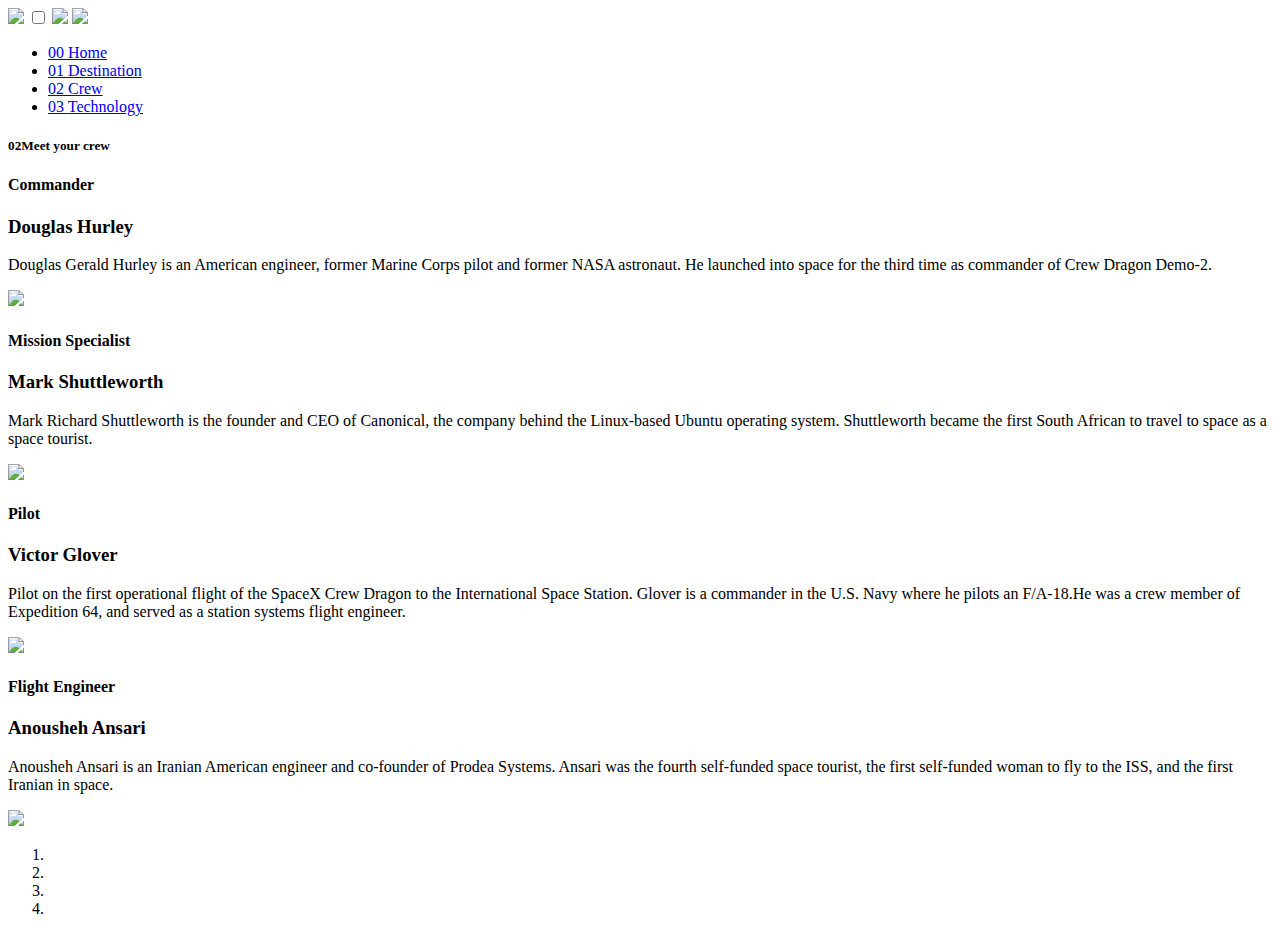
==== crew.html @ 68744528 "Add files via upload" ====
<!DOCTYPE html>
<html lang="en">

<head>
  <meta charset="UTF-8">
  <meta name="viewport" content="width=device-width, initial-scale=1.0">

  <link rel="icon" type="image/png" sizes="32x32" href="./assets/favicon-32x32.png">

  <!-- STYLESHEET -->
  <link rel="stylesheet" href="style/style.css">
  <link rel="stylesheet" href="style/style-crew.css">

  <!-- FONTS -->
  <link rel="preconnect" href="https://fonts.googleapis.com">
  <link rel="preconnect" href="https://fonts.gstatic.com" crossorigin>
  <link href="https://fonts.googleapis.com/css2?family=Barlow+Condensed&family=Bellefair&display=swap" rel="stylesheet">

  <title>Frontend Mentor | Space tourism website</title>
</head>

<body>

  <!-- NAVIGATION / HEADER-->
  <header>
    <img src="assets/shared/logo.svg" class="logo">
    <input type="checkbox" class="nav-toggle" id="nav-toggle">
    <label for="nav-toggle" class="nav-toggle-label">
      <img src="assets/shared/icon-hamburger.svg" class="hamburger">
      <img src="assets/shared/icon-close.svg" class="close">
    </label>
    <nav>
      <ul>
        <li><a href="index.html"><span class="nav-bold">00 </span>Home</a></li>
        <li><a href="destination.html"><span class="nav-bold">01 </span>Destination</a></li>
        <li aria-current="active-page"><a href="crew.html"><span class="nav-bold">02 </span>Crew</a></li>
        <li><a href="technology.html"><span class="nav-bold">03 </span>Technology</a></li>
      </ul>
    </nav>
  </header>



  <!-- MAIN BODY -->
  <div class="crew-body">


    <!-- HEADER LINE -->
    <div class="header-line"></div>

    <!-- TITLE -->
    <h5 class="title heading-5"><span class="sub-title">02</span>Meet your crew</h5>



    <!-- COMMANDER -->
    <input type="radio" class="carousel-open" id="carousel-1" name="carousel" checked="checked" aria-hidden="true" hidden="">
    <div class="carousel-item">
      <div class="crew-text">
        <h4 class="heading-4">Commander</h4>
        <h3 class="heading-3">Douglas Hurley</h3>
        <p class="body-text">Douglas Gerald Hurley is an American engineer, former Marine Corps pilot and former NASA astronaut. He launched into space for the third time as commander of Crew Dragon Demo-2.</p>
      </div>
      <div class="crew-img">
        <img src="assets/crew/image-douglas-hurley.png">
      </div>
    </div>




    <!-- SPECIALIST -->
    <input type="radio" class="carousel-open" id="carousel-2" name="carousel" aria-hidden="true" hidden="">
    <div class="carousel-item">
      <div class="crew-text">
        <h4 class="heading-4">Mission Specialist</h4>
        <h3 class="heading-3">Mark Shuttleworth</h3>
        <p class="body-text">Mark Richard Shuttleworth is the founder and CEO of Canonical, the company behind the Linux-based Ubuntu operating system. Shuttleworth became the first South African to travel to space as a space tourist.</p>
      </div>
      <div class="crew-img">
        <img src="assets/crew/image-mark-shuttleworth.png">
      </div>
    </div>


    <!-- PILOT -->
    <input type="radio" class="carousel-open" id="carousel-3" name="carousel" aria-hidden="true" hidden="">
    <div class="carousel-item">
      <div class="crew-text">
        <h4 class="heading-4">Pilot</h4>
        <h3 class="heading-3">Victor Glover</h3>
        <p class="body-text">Pilot on the first operational flight of the SpaceX Crew Dragon to the International Space Station. Glover is a commander in the U.S. Navy where he pilots an F/A-18.He was a crew member of Expedition 64, and served as a
          station systems flight engineer.</p>
      </div>
      <div class="crew-img">
        <img src="assets/crew/image-victor-glover.png">
      </div>
    </div>


    <!-- ENGINEER -->
    <input type="radio" class="carousel-open" id="carousel-4" name="carousel" aria-hidden="true" hidden="">
    <div class="carousel-item">
      <div class="crew-text">
        <h4 class="heading-4">Flight Engineer</h4>
        <h3 class="heading-3">Anousheh Ansari</h3>
        <p class="body-text">Anousheh Ansari is an Iranian American engineer and co-founder of Prodea Systems. Ansari was the fourth self-funded space tourist, the first self-funded woman to fly to the ISS, and the first Iranian in space.</p>
      </div>
      <div class="crew-img">
        <img src="assets/crew/image-anousheh-ansari.png">
      </div>
    </div>

    <!-- CAROUSEL ITEMS -->
    <ol class="carousel-labels">
      <li>
        <label for="carousel-1" class="carousel-label"><span></span></label>
      </li>
      <li>
        <label for="carousel-2" class="carousel-label"><span></span></label>
      </li>
      <li>
        <label for="carousel-3" class="carousel-label"><span></span></label>
      </li>
      <li>
        <label for="carousel-4" class="carousel-label"><span></span></label>
      </li>
    </ol>

  </div>
</body>

</html>
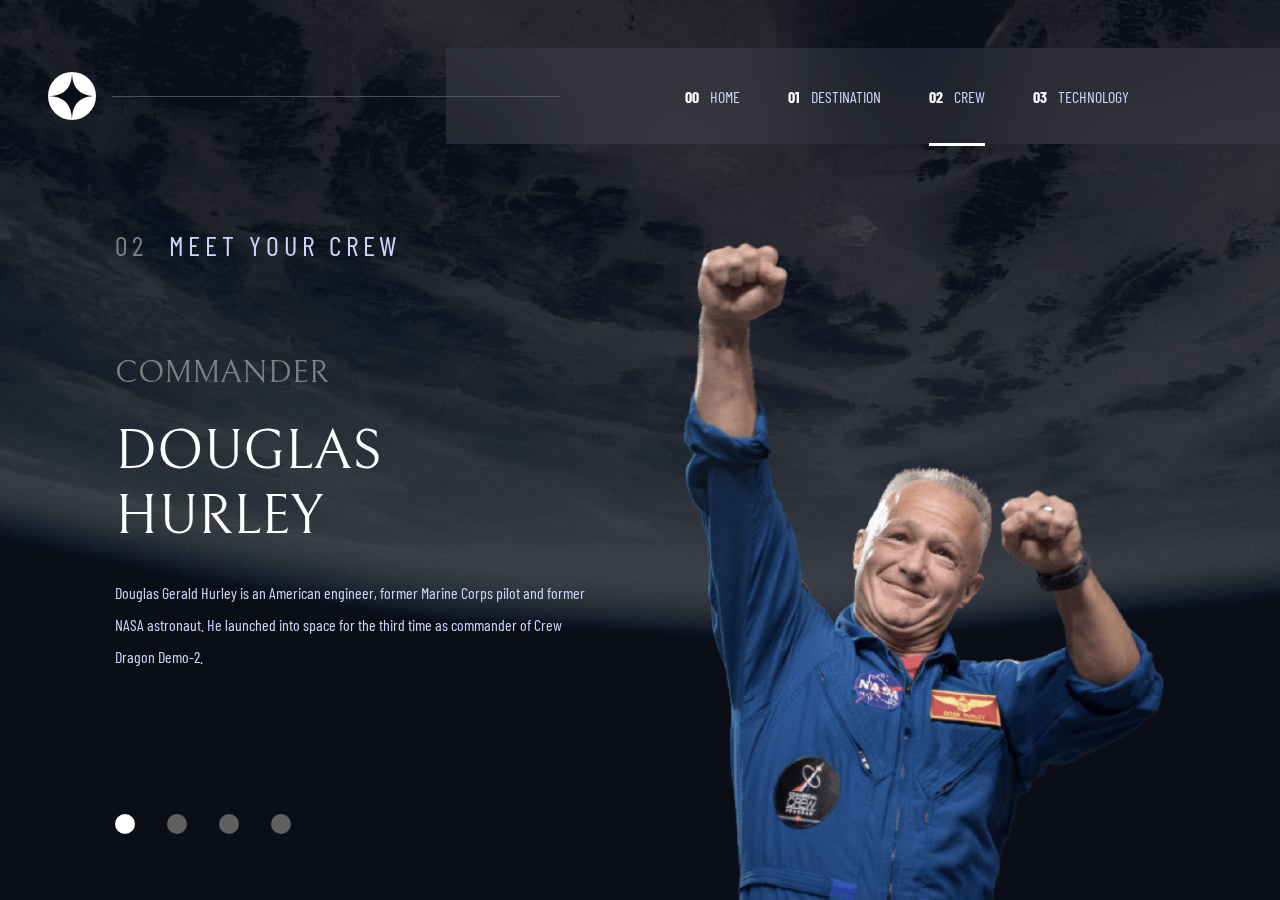
==== commit a2d06f98: "Update crew.html" ====
--- a/crew.html
+++ b/crew.html
@@ -3,7 +3,7 @@
 
 <head>
   <meta charset="UTF-8">
-  <meta name="viewport" content="width=device-width, initial-scale=1.0">
+  <meta name="viewport" content="width=device-width, initial-scale=1, viewport-fit=cover">
 
   <link rel="icon" type="image/png" sizes="32x32" href="./assets/favicon-32x32.png">
 
@@ -39,14 +39,12 @@
     </nav>
   </header>
 
-
+<hr class="header-line">
 
   <!-- MAIN BODY -->
   <div class="crew-body">
 
 
-    <!-- HEADER LINE -->
-    <div class="header-line"></div>
 
     <!-- TITLE -->
     <h5 class="title heading-5"><span class="sub-title">02</span>Meet your crew</h5>
--- a/style/style.css
+++ b/style/style.css
@@ -0,0 +1,420 @@
+:root {
+  --dark_blue: #0B0D17;
+  --light_blue: #D0D6F9;
+  --white: #FFFFFF;
+}
+
+
+body {
+  font-family: 'Barlow Condensed', sans-serif;
+  font-size: 16px;
+  background-color: var(--dark_blue);
+  color: var(--white);
+  margin: 0;
+  background-color: var(--dark_blue);
+  background: url('../assets/home/background-home-desktop.jpg') no-repeat center center fixed;
+  background-size: cover;
+}
+
+a {
+  color: grey;
+  text-decoration: none;
+}
+
+a:hover {
+  color: var(--white);
+}
+
+li[aria-current="active-page"] {
+  position: relative;
+}
+
+li[aria-current="active-page"]::after {
+  content: "";
+  display: block;
+  height: 3px;
+  background: var(--white);
+  position: absolute;
+  bottom: -40px;
+  left: 0;
+  right: 0;
+}
+
+.body-text {
+  line-height: 2;
+  color: var(--light_blue);
+}
+
+/* HEADINGS */
+.heading-1 {
+  font-family: 'Bellefair', serif;
+  font-size: calc(16px + 10vw);
+  text-transform: uppercase;
+  font-weight: normal;
+  color: var(--white);
+  line-height: 2rem;
+  margin: 5rem 0;
+  display: block;
+}
+
+.heading-2 {
+  font-family: 'Bellefair', serif;
+  font-size: 100px;
+  text-transform: uppercase;
+  font-weight: normal;
+  color: var(--white);
+  margin: 0;
+  padding: 0;
+}
+
+.heading-3 {
+  font-family: 'Bellefair', serif;
+  font-size: 56px;
+  text-transform: uppercase;
+  font-weight: normal;
+  color: var(--white);
+  margin: 0.5em 0;
+  padding: 0;
+}
+
+.heading-4 {
+  font-family: 'Bellefair', serif;
+  font-size: 32px;
+  text-transform: uppercase;
+  color: var(--white);
+  margin: 0.5em 0;
+  padding: 0;
+}
+
+.heading-5 {
+  color: var(--light_blue);
+  font-size: 28px;
+  letter-spacing: 4.75px;
+  text-transform: uppercase;
+  font-weight: normal;
+  margin: 0.5em 0;
+  padding: 0;
+}
+
+.subheading-1 {
+  font-family: 'Bellefair', serif;
+  font-size: 28px;
+  text-transform: uppercase;
+}
+
+.subheading-2 {
+  font-family: 'Barlow Condensed', sans-serif;
+  font-size: 14px;
+  text-transform: uppercase;
+  letter-spacing: 2.7;
+  color: var(--light_blue);
+}
+
+/* NAVIGATION */
+header {
+  display: grid;
+  grid-template-columns: auto;
+  margin-top: 3em;
+}
+
+.logo {
+  margin: auto 3em;
+}
+
+nav {
+  height: 6em;
+  background-color: rgba(100, 100, 120, .2);
+  -webkit-backdrop-filter: blur(40px);
+  backdrop-filter: blur(40px);
+  grid-column: 3 / span 2;
+  display: flex;
+  justify-content: center;
+  align-items: center;
+}
+
+nav ul {
+  display: flex;
+  list-style: none;
+}
+
+nav li {
+  margin-left: 3em;
+}
+
+nav a {
+  color: var(--light_blue);
+  text-decoration: none;
+  text-transform: uppercase;
+  position: relative;
+}
+
+nav a:hover {
+  color: var(--light_blue);
+  text-decoration: none;
+  text-transform: uppercase;
+}
+
+nav a::before {
+  content: '';
+  display: block;
+  height: 3px;
+  background: grey;
+  position: absolute;
+  bottom: -40px;
+  left: 0;
+  right: 0;
+  transform: scale(0, 1);
+  transform-origin: left;
+  transition: transform ease-in-out 250ms;
+}
+
+nav a:hover::before {
+  transform: scale(1, 1);
+}
+
+.nav-bold {
+  font-weight: bold;
+  color: var(--white);
+  margin-right: 0.5rem;
+}
+
+.nav-toggle, .hamburger {
+  display: none;
+}
+
+.close {
+  z-index: 999;
+  display: none;
+}
+
+/* MAINBODY */
+.main-body {
+  display: grid;
+  height: fit-content;
+  grid-template-columns: 1fr 1fr;
+  grid-template-rows: 1fr 2fr;
+  margin: 0 12%;
+  grid-column-gap: 8%;
+  position: absolute;
+  top: 6em;
+  justify-items: end;
+}
+
+.header-line {
+  background-color: rgba(100, 100, 120, .7);
+  height: 1px;
+  width: 35vw;
+  border: 0;
+  position: absolute;
+  top: 5.5em;
+  left: 7em;
+}
+
+.left-content {
+  grid-row: 2;
+  text-align: justify;
+}
+
+.right-content {
+  grid-row: 2;
+  text-align: center;
+}
+
+/* EXPLORE */
+.explore {
+  background-color: var(--white);
+  width: 250px;
+  height: 250px;
+  border-radius: 100%;
+  margin: 75px;
+  display: flex;
+  justify-content: center;
+  align-items: center;
+  outline: 0 solid rgba(100, 100, 120, 0);
+  transform-origin: center;
+  transition: all ease-in-out .2s;
+}
+
+.explore-button {
+  color: var(--dark_blue);
+  font-family: 'Bellefair', serif;
+  font-size: 32px;
+  text-transform: uppercase;
+  letter-spacing: 2px;
+  vertical-align: middle;
+  text-decoration: none;
+}
+
+a:hover .explore {
+  outline: 75px solid rgba(100, 100, 120, .7);
+  background-clip: padding-box;
+  transform-origin: center;
+  transition: all ease-in-out .2s;
+}
+
+/* NAVIGATION TABLET */
+@media screen and (max-width: 1000px) {
+  body {
+    background-image: url('../assets/home/background-home-tablet.jpg');
+    background-size: cover;
+  }
+
+  header {
+    margin: 0;
+  }
+
+  .header-line {
+    display: none;
+  }
+
+  .nav-bold {
+    display: none;
+  }
+
+  .main-body {
+    grid-template-columns: 1fr;
+    grid-template-rows: 1fr 1fr;
+    align-items: center;
+    text-align: center;
+    margin: 0 8%;
+    height: -webkit-fill-available;
+  }
+
+  .left-content {
+    text-align: center;
+    grid-row: 1;
+  }
+
+  .right-content {
+    margin: auto;
+  }
+
+  .explore {
+    margin: 0;
+  }
+
+  a:hover .explore {
+    all: unset;
+  }
+}
+
+/* NAVIGATION MOBILE */
+@media screen and (max-width: 600px) {
+  body {
+    background-image: url('../assets/home/background-home-mobile.jpg');
+    background-size: cover;
+  }
+
+  .main-body {
+    justify-content: space-around;
+  }
+
+  header {
+    display: flex;
+    padding: 1em;
+    flex-direction: row;
+    align-content: center;
+    justify-content: space-between;
+    align-items: center;
+    margin-top: 0;
+  }
+
+  .logo {
+    margin: auto 1em;
+  }
+
+  nav {
+    transform: scale(0, 1);
+    transition: transform linear 150ms;
+    transform-origin: right;
+    z-index: 998;
+    position: absolute;
+    top: 0;
+    right: 0;
+    width: 70%;
+    height: 100%;
+    align-items: flex-start;
+    -webkit-backdrop-filter: blur(0);
+    backdrop-filter: blur(0);
+  }
+
+  nav a {
+    color: var(--white);
+  }
+
+  nav a:hover {
+    color: var(--white)
+  }
+
+  nav a::before {
+    all: unset;
+  }
+
+  nav a:hover::before {
+    all: unset;
+  }
+
+  li[aria-current="active-page"]::after {
+    all: unset;
+    content: "";
+    position: absolute;
+    height: 1.5em;
+    width: 5px;
+    background: var(--white);
+    right: 0;
+    top: 50%;
+    transform: translateY(-50%);
+  }
+
+  #nav-toggle:checked~nav {
+    transform: scale(1, 1);
+    opacity: 1;
+    transition: transform 250ms ease-in-out 50ms;
+    transform-origin: right;
+    -webkit-backdrop-filter: blur(40px);
+    backdrop-filter: blur(40px);
+  }
+
+  #nav-toggle:checked~label.nav-toggle-label .hamburger {
+    display: none;
+  }
+
+  #nav-toggle:checked~label.nav-toggle-label .close {
+    display: block;
+    position: relative;
+  }
+
+  nav ul {
+    flex-direction: column;
+    margin-top: 33%;
+    width: 100%;
+  }
+
+  nav li {
+    margin: 1em 0;
+    flex-wrap: nowrap;
+  }
+
+  .nav-bold {
+    display: inline;
+  }
+
+  .hamburger {
+    display: block;
+  }
+
+  .heading-1 {
+    font-size: 100px;
+  }
+
+  .heading-5 {
+    font-size: 1.25rem;
+  }
+
+  .explore {
+    margin: 0;
+    width: 200px;
+    height: 200px;
+  }
+
+}
--- a/style/style-crew.css
+++ b/style/style-crew.css
@@ -0,0 +1,231 @@
+body {
+  background: url('../assets/crew/background-crew-desktop.jpg') no-repeat center center fixed;
+  background-size: cover;
+}
+
+/* MAIN BODY */
+.crew-body {
+  display: grid;
+  grid-template-columns: 1fr 1fr;
+  grid-template-rows: 20vh 1fr 150px;
+  margin: 0 9%;
+  grid-column-gap: 8%;
+  position: absolute;
+  top: 6em;
+  align-items: flex-end;
+  min-height: calc(100vh - 6em);
+}
+
+.title {
+  grid-column: 1;
+  grid-row: 1;
+}
+
+.sub-title {
+  color: grey;
+  margin-right: 0.75em;
+}
+
+.heading-4 {
+  color: grey;
+  font-weight: normal;
+}
+
+.carousel-labels {
+  list-style: none;
+  display: flex;
+  padding: 0;
+  grid-column: 1;
+  grid-row: 3;
+  margin-block: auto;
+}
+
+.crew-text {
+  grid-column: 1;
+  grid-row: 2;
+  margin: auto;
+}
+
+.crew-img {
+  grid-column: 2;
+  grid-row: 1 / span 3;
+}
+
+.crew-img img {
+  max-width: 100%;
+  display: block;
+}
+
+
+/* CAROUSEL FUNCTIONALITY */
+.carousel-label {
+  margin: 0;
+  margin-right: 2em;
+  cursor: pointer;
+}
+
+
+label span {
+  height: 20px;
+  width: 20px;
+  background-color: #606060;
+  border-radius: 50%;
+  display: inline-block;
+}
+
+label span:hover {
+  background-color: #C1C1C1;
+}
+
+
+#carousel-1:checked ~ .carousel-labels li:nth-child(1) span,
+#carousel-2:checked ~ .carousel-labels li:nth-child(2) span,
+#carousel-3:checked ~ .carousel-labels li:nth-child(3) span,
+#carousel-4:checked ~ .carousel-labels li:nth-child(4) span {
+    background-color: var(--white);
+}
+
+
+.carousel-item {
+  display: none;
+}
+
+.carousel-open:checked + .carousel-item {
+  display: contents;
+}
+
+/* .carousel-open, .carousel-open:checked {
+  display: none;
+}  */
+
+
+/* #carousel-1:checked,
+#carousel-2:checked,
+#carousel-3:checked,
+#carousel-4:checked {
+  display: none;
+} */
+
+/* NAVIGATION TABLET */
+@media screen and (max-width: 1000px) {
+  body {
+    background-image: url('../assets/crew/background-crew-tablet.jpg');
+    background-size: cover;
+  }
+
+  .crew-body {
+    grid-template-columns: 1fr;
+    grid-template-rows: 150px 300px 80px auto;
+    margin: 0 8%;
+    justify-items: center;
+    position: revert;
+  }
+
+  .title {
+    grid-column: 1;
+    grid-row: 1;
+    margin-right: auto;
+    margin-bottom: 2em;
+  }
+
+  .crew-text {
+    grid-column: 1;
+    grid-row: 2;
+    text-align: center;
+  }
+
+  .crew-text h4 {
+    font-size: 2rem;
+  }
+
+  .crew-text h3 {
+    font-size: 2.5rem;
+  }
+
+  .body-text {
+    margin: 0 5%;
+    font-size: 1.3rem;
+  }
+
+  .carousel-labels {
+    grid-column: 1;
+    grid-row: 3;
+  }
+
+  .carousel-label {
+    margin-left: 1em;
+    margin-right: 1em;
+  }
+
+  .crew-img {
+    grid-column: 1;
+    grid-row: 4;
+
+  }
+
+  .crew-img img {
+    object-fit: cover;
+    width: 100%;
+    max-height: 45vh;
+  }
+
+  label span {
+    width: 12px;
+    height: 12px;
+  }
+
+}
+
+/* NAVIGATION MOBILE */
+@media screen and (max-width: 600px) {
+  body {
+    background-image: url('../assets/crew/background-crew-mobile.jpg');
+    background-size: cover;
+  }
+
+  .crew-body {
+    grid-template-rows: 70px auto 50px;
+    min-height: revert;
+  }
+
+  .crew-text {
+    grid-row: 4;
+    width: 85vw;
+  }
+
+  .crew-text h4 {
+    font-size: 1.25rem;
+  }
+
+  .crew-text h3 {
+    font-size: 1.5rem;
+  }
+
+  .body-text {
+    margin: 0 8%;
+    font-size:0.9rem;
+  }
+
+  .title {
+    margin: auto;
+    grid-row: 1;
+  }
+
+  .crew-img {
+    grid-row: 2;
+    width: 100%;
+    border-bottom: 1px solid rgba(100, 100, 120, .5);
+  }
+
+  .crew-img img {
+    object-fit: contain;
+    max-height: 25vh;
+  }
+
+  .carousel-labels {
+    grid-row: 3;
+  }
+
+
+  }
+}
